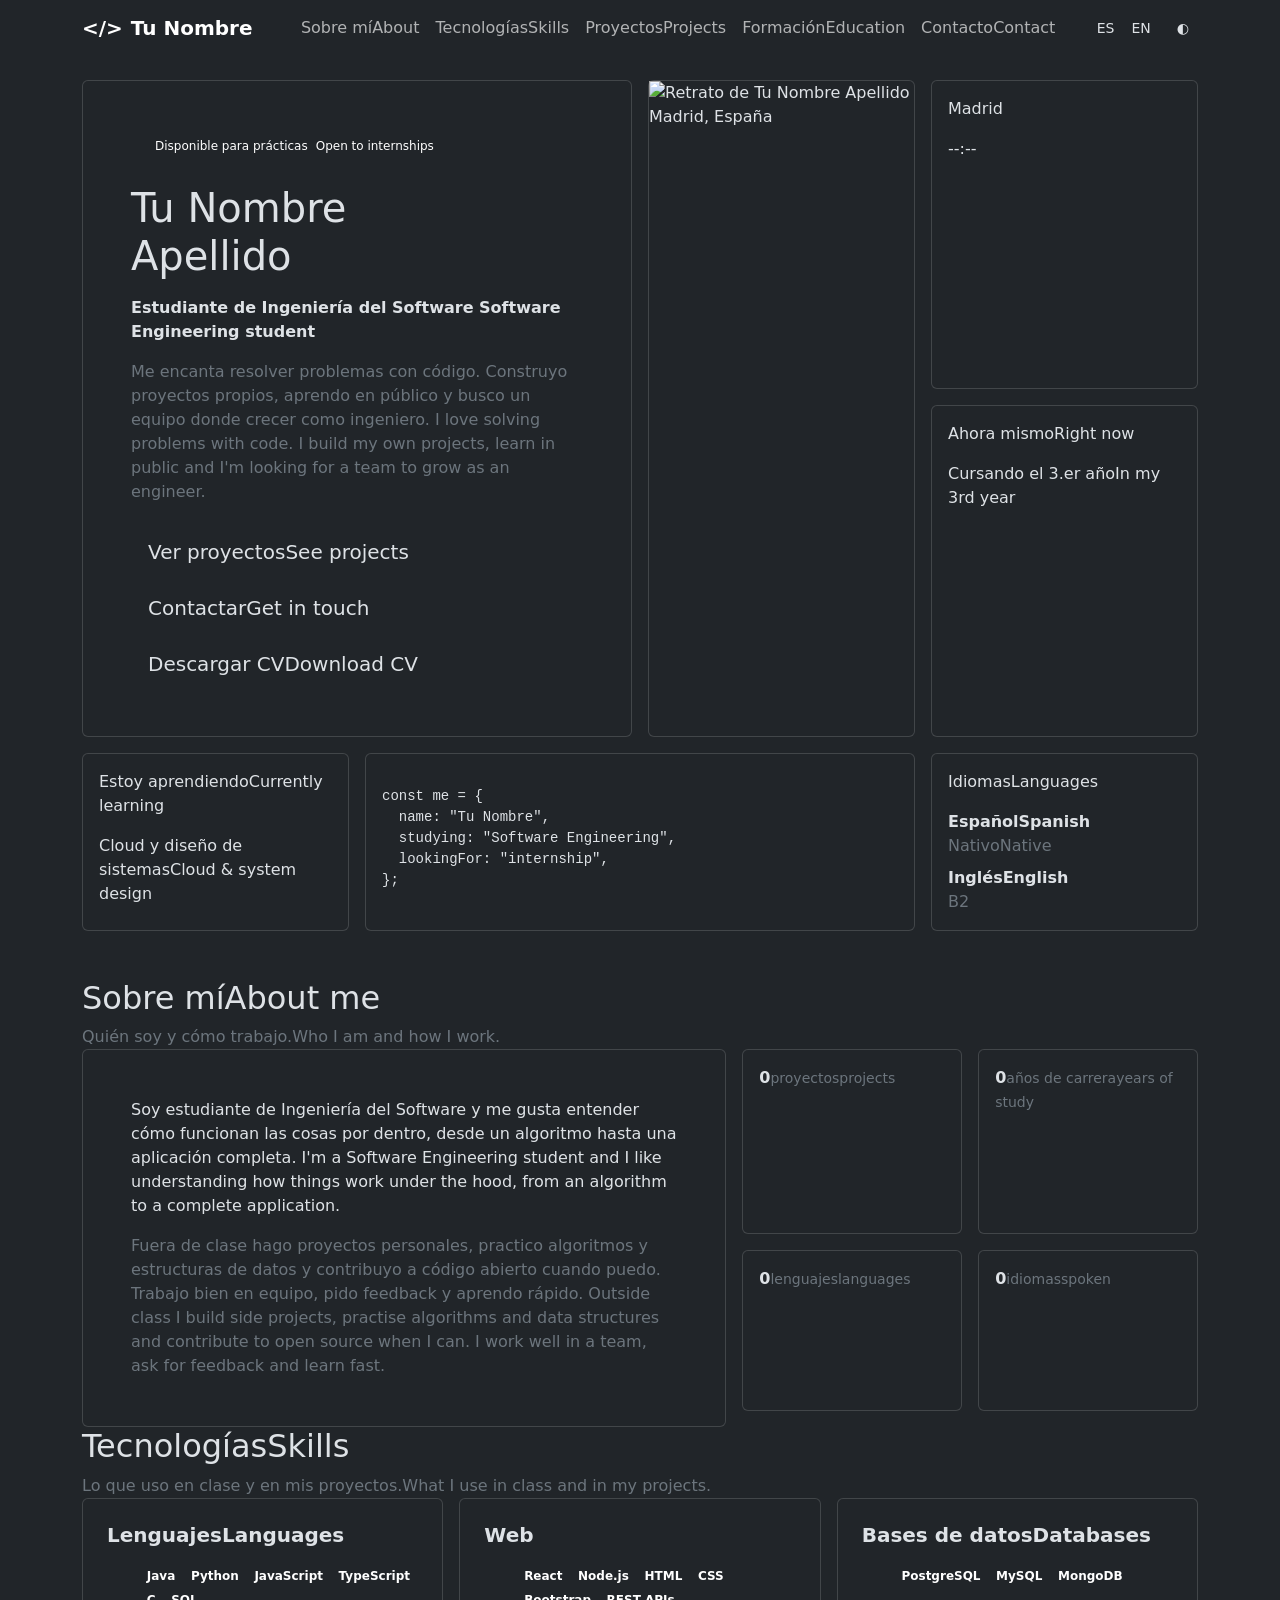
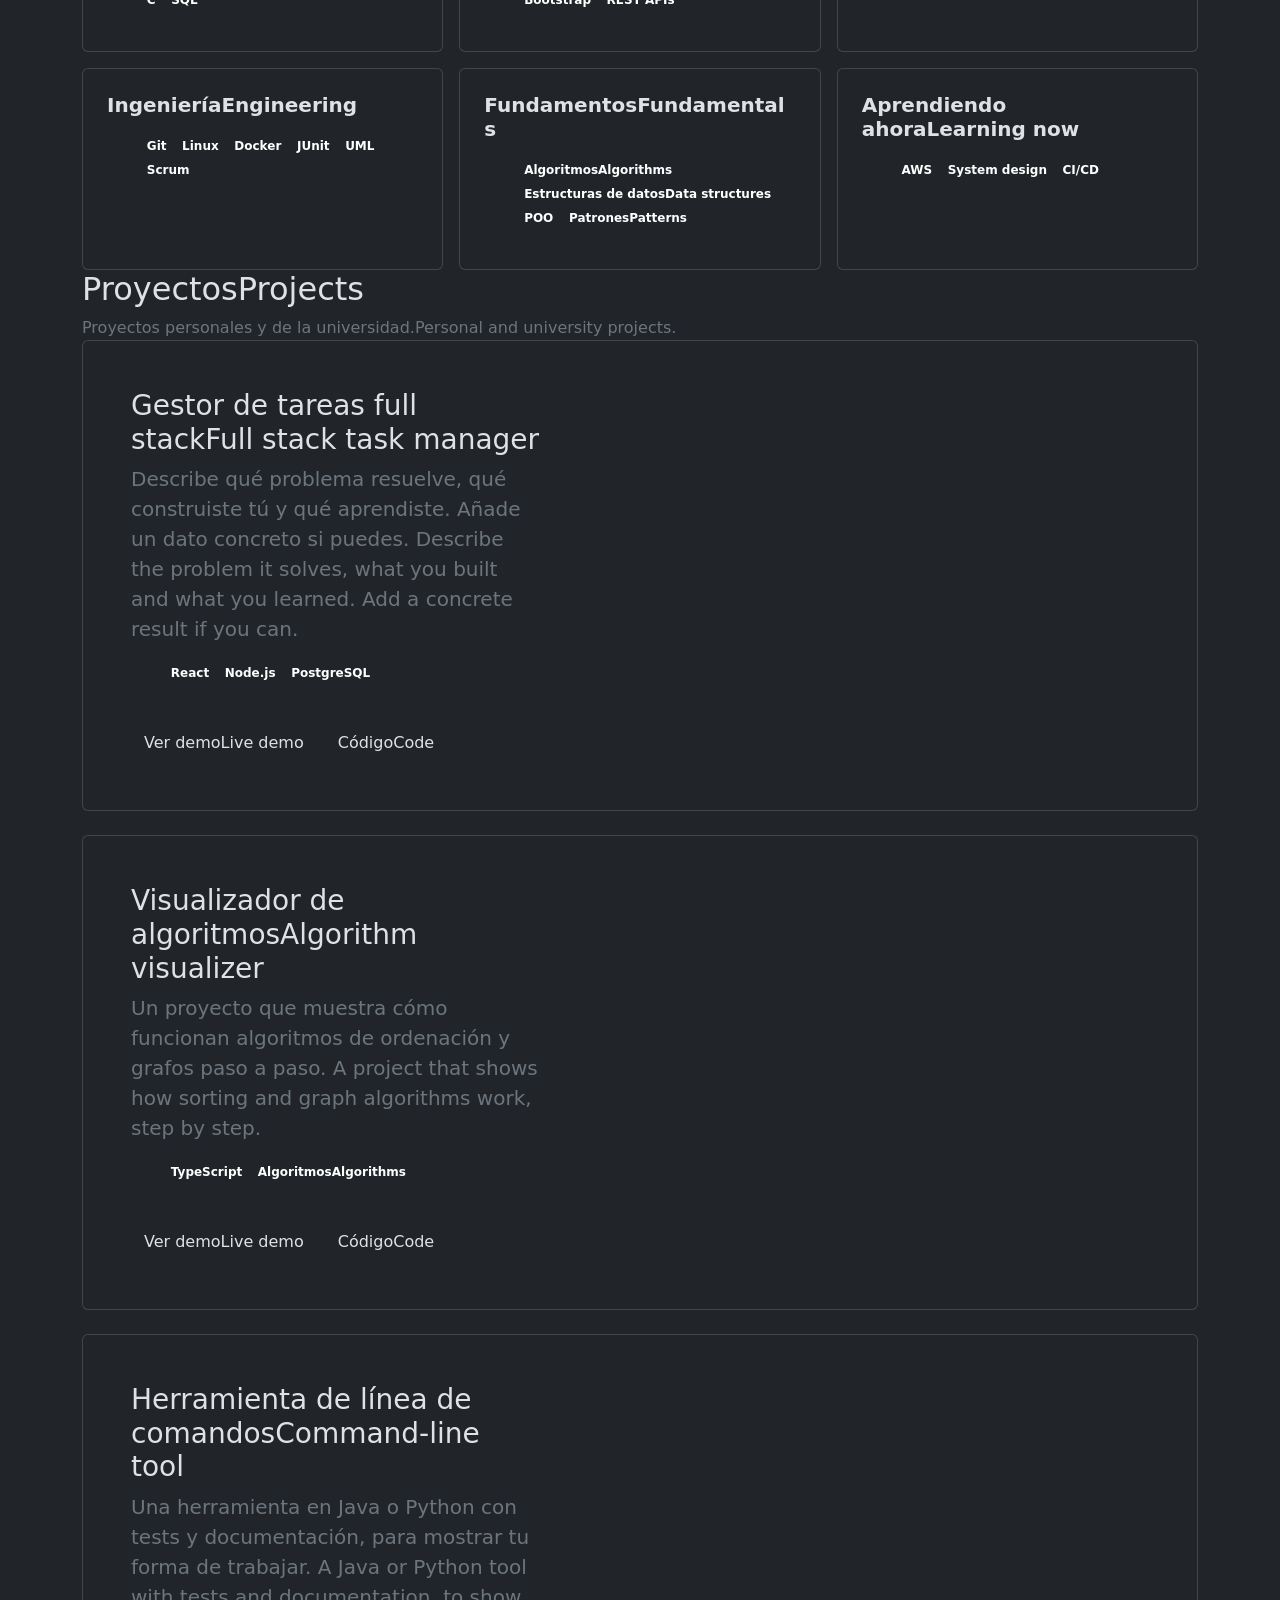
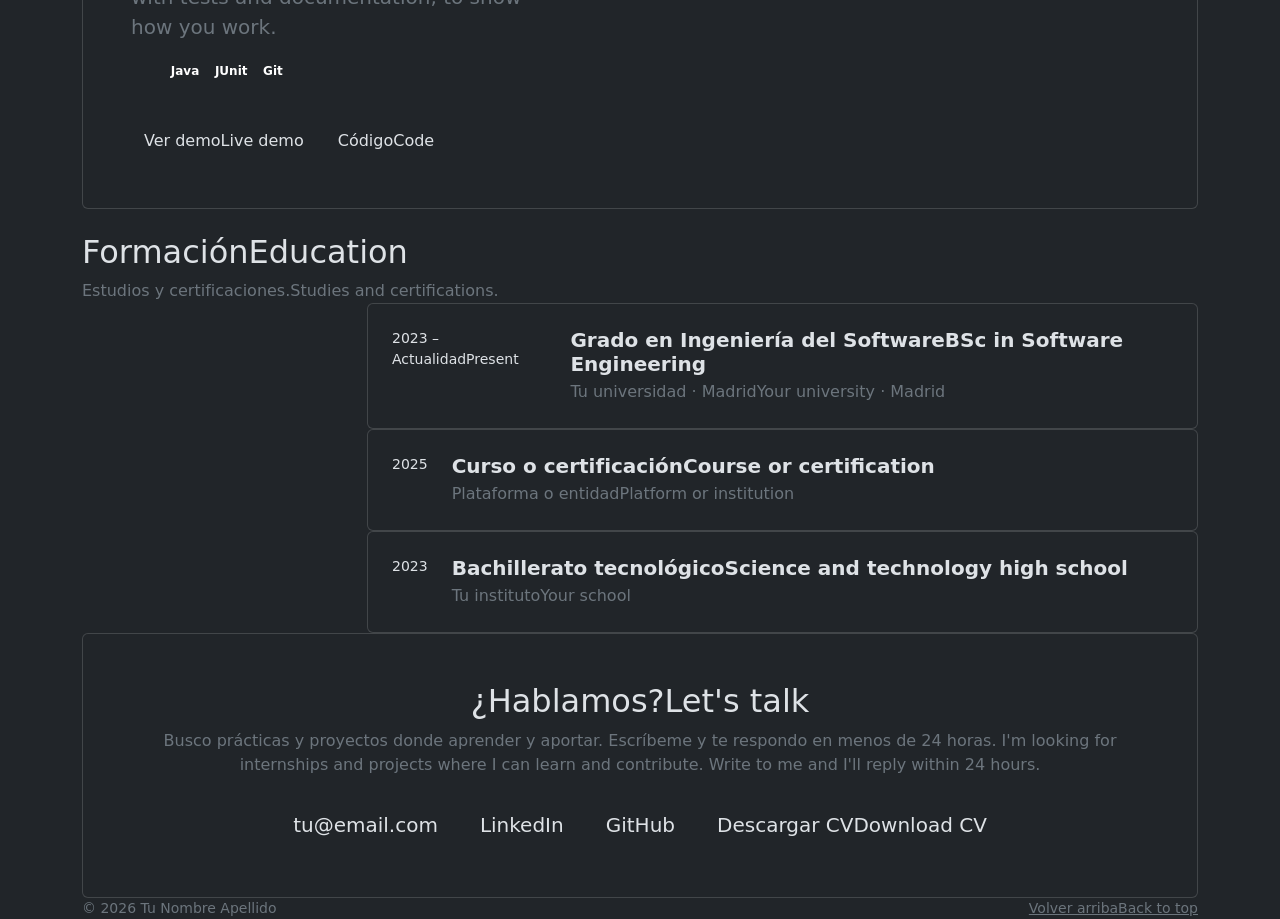
==== Index.html @ 723980e4 "Change in HTML" ====
<!DOCTYPE html>
<html lang="es" data-lang="es" data-bs-theme="dark">
<head>
  <meta charset="utf-8">
  <meta name="viewport" content="width=device-width, initial-scale=1">
  <title>Tu Nombre Apellido · Estudiante de Ingeniería del Software</title>
  <meta name="description" content="Portfolio de Tu Nombre Apellido, estudiante de Ingeniería del Software en Madrid. Proyectos, tecnologías y formación.">
  <meta name="theme-color" content="#050b1f">
  <script>document.documentElement.classList.add("js")</script>

  <!-- Bootstrap 5.3 (CSS) y Google Fonts -->
  <link href="https://cdn.jsdelivr.net/npm/bootstrap@5.3.3/dist/css/bootstrap.min.css" rel="stylesheet">
  <link rel="preconnect" href="https://fonts.googleapis.com">
  <link rel="preconnect" href="https://fonts.gstatic.com" crossorigin>
  <link href="https://fonts.googleapis.com/css2?family=Onest:wght@400;500;600;700;800&family=JetBrains+Mono:wght@400;500&display=swap" rel="stylesheet">

  <!-- Tus estilos (van DESPUÉS de Bootstrap para poder sobrescribirlo) -->
  <link href="Styles/styles.css" rel="stylesheet">
</head>

<!-- data-bs-spy: Bootstrap marca en el menú la sección que estás viendo -->
<body data-bs-spy="scroll" data-bs-target="#navLinks" data-bs-root-margin="-40% 0px -55% 0px" tabindex="0">

  <div id="progress" aria-hidden="true"></div>

  <!-- ===================== NAVBAR ===================== -->
  <nav class="navbar navbar-expand-lg sticky-top site-nav">
    <div class="container">
      <a class="navbar-brand d-flex align-items-center gap-2 fw-bold" href="#top">
        <span class="logo-mark">&lt;/&gt;</span>Tu Nombre
      </a>

      <div class="d-flex align-items-center gap-2 order-lg-3">
        <!-- Selector de idioma -->
        <div class="btn-group btn-group-sm lang-switch" role="group" aria-label="Idioma / Language">
          <button type="button" class="btn" data-set-lang="es" aria-pressed="true">ES</button>
          <button type="button" class="btn" data-set-lang="en" aria-pressed="false">EN</button>
        </div>
        <!-- Modo claro / oscuro -->
        <button type="button" class="btn btn-sm btn-soft" id="themeToggle" aria-label="Cambiar tema / Toggle theme">◐</button>
        <!-- Botón hamburguesa (solo en móvil) -->
        <button class="navbar-toggler" type="button" data-bs-toggle="collapse" data-bs-target="#menu" aria-controls="menu" aria-expanded="false" aria-label="Menú">
          <span class="navbar-toggler-icon"></span>
        </button>
      </div>

      <div class="collapse navbar-collapse order-lg-2 justify-content-lg-center" id="menu">
        <ul class="navbar-nav" id="navLinks">
          <li class="nav-item"><a class="nav-link" href="#about"><span lang="es">Sobre mí</span><span lang="en">About</span></a></li>
          <li class="nav-item"><a class="nav-link" href="#skills"><span lang="es">Tecnologías</span><span lang="en">Skills</span></a></li>
          <li class="nav-item"><a class="nav-link" href="#projects"><span lang="es">Proyectos</span><span lang="en">Projects</span></a></li>
          <li class="nav-item"><a class="nav-link" href="#education"><span lang="es">Formación</span><span lang="en">Education</span></a></li>
          <li class="nav-item"><a class="nav-link" href="#contact"><span lang="es">Contacto</span><span lang="en">Contact</span></a></li>
        </ul>
      </div>
    </div>
  </nav>

  <!-- ===================== HERO (bloques) ===================== -->
  <header class="container pt-4" id="top">
    <div class="row g-3">

      <!-- Presentación -->
      <div class="col-lg-6">
        <div class="card h-100 hero-card main-card" style="--d:0">
          <div class="card-body d-flex flex-column justify-content-between gap-4 p-4 p-lg-5">
            <div class="position-relative">
              <span class="badge chip rounded-pill px-3 py-2 d-inline-flex align-items-center gap-2 fw-medium">
                <i class="status-dot"></i>
                <span lang="es">Disponible para prácticas</span><span lang="en">Open to internships</span>
              </span>
              <h1 class="display-name text-grad mt-4 mb-3">Tu Nombre<br>Apellido</h1>
              <p class="role fw-semibold mb-3">
                <span lang="es">Estudiante de Ingeniería del Software</span>
                <span lang="en">Software Engineering student</span>
              </p>
              <p class="text-secondary mb-0 lead-text">
                <span lang="es">Me encanta resolver problemas con código. Construyo proyectos propios, aprendo en público y busco un equipo donde crecer como ingeniero.</span>
                <span lang="en">I love solving problems with code. I build my own projects, learn in public and I'm looking for a team to grow as an engineer.</span>
              </p>
            </div>
            <div class="d-flex flex-wrap gap-2 position-relative">
              <a class="btn btn-grad btn-lg" href="#projects"><span lang="es">Ver proyectos</span><span lang="en">See projects</span></a>
              <a class="btn btn-soft btn-lg" href="#contact"><span lang="es">Contactar</span><span lang="en">Get in touch</span></a>
              <a class="btn btn-soft btn-lg" href="#" download><span lang="es">Descargar CV</span><span lang="en">Download CV</span></a>
            </div>
          </div>
        </div>
      </div>

      <!-- Foto: sustituye img/foto.svg por tu foto (por ejemplo img/foto.jpg) -->
      <div class="col-md-6 col-lg-3">
        <figure class="card h-100 hero-card photo-card m-0" style="--d:1">
          <img src="img/foto.svg" alt="Retrato de Tu Nombre Apellido" class="photo-img">
          <figcaption class="photo-caption">Madrid, España</figcaption>
        </figure>
      </div>

      <!-- Dos tarjetas pequeñas apiladas -->
      <div class="col-md-6 col-lg-3 d-flex flex-column gap-3">
        <div class="card hero-card flex-fill" style="--d:2"><div class="card-body">
          <p class="label">Madrid</p>
          <p class="time mb-0" id="clock">--:--</p>
        </div></div>
        <div class="card hero-card flex-fill" style="--d:3"><div class="card-body">
          <p class="label"><span lang="es">Ahora mismo</span><span lang="en">Right now</span></p>
          <p class="big mb-0"><span lang="es">Cursando el 3.er año</span><span lang="en">In my 3rd year</span></p>
        </div></div>
      </div>

      <div class="col-6 col-lg-3">
        <div class="card hero-card h-100" style="--d:4"><div class="card-body">
          <p class="label"><span lang="es">Estoy aprendiendo</span><span lang="en">Currently learning</span></p>
          <p class="big mb-0"><span lang="es">Cloud y diseño de sistemas</span><span lang="en">Cloud &amp; system design</span></p>
        </div></div>
      </div>

      <div class="col-6 col-lg-3 order-lg-2">
        <div class="card hero-card h-100" style="--d:6"><div class="card-body">
          <p class="label"><span lang="es">Idiomas</span><span lang="en">Languages</span></p>
          <p class="fw-bold mb-0"><span lang="es">Español</span><span lang="en">Spanish</span></p>
          <p class="text-secondary mb-2"><span lang="es">Nativo</span><span lang="en">Native</span></p>
          <p class="fw-bold mb-0"><span lang="es">Inglés</span><span lang="en">English</span></p>
          <p class="text-secondary mb-0">B2</p>
        </div></div>
      </div>

      <!-- Tarjeta con aspecto de código -->
      <div class="col-lg-6 order-lg-1">
        <div class="card hero-card h-100 code-card" style="--d:5"><div class="card-body">
          <div class="d-flex gap-2 mb-3"><i class="dot"></i><i class="dot"></i><i class="dot"></i></div>
<pre class="mb-0"><code><span class="k">const</span> me = {
  name: <span class="s">"Tu Nombre"</span>,
  studying: <span class="s">"Software Engineering"</span>,
  lookingFor: <span class="s">"internship"</span>,
};</code></pre>
        </div></div>
      </div>

    </div>
  </header>

  <!-- Cinta de tecnologías (la rellena main.js) -->
  <div class="marquee mt-5" aria-hidden="true"><div id="marquee"></div></div>

  <main>
    <!-- ===================== SOBRE MÍ ===================== -->
    <section id="about" class="container section">
      <div class="section-head reveal">
        <h2 class="section-title text-grad"><span lang="es">Sobre mí</span><span lang="en">About me</span></h2>
        <p class="text-secondary mb-0"><span lang="es">Quién soy y cómo trabajo.</span><span lang="en">Who I am and how I work.</span></p>
      </div>
      <div class="row g-3">
        <div class="col-lg-7">
          <div class="card h-100 reveal"><div class="card-body p-4 p-lg-5">
            <p class="about-lead">
              <span lang="es">Soy estudiante de Ingeniería del Software y me gusta entender cómo funcionan las cosas por dentro, desde un algoritmo hasta una aplicación completa.</span>
              <span lang="en">I'm a Software Engineering student and I like understanding how things work under the hood, from an algorithm to a complete application.</span>
            </p>
            <p class="text-secondary mb-0">
              <span lang="es">Fuera de clase hago proyectos personales, practico algoritmos y estructuras de datos y contribuyo a código abierto cuando puedo. Trabajo bien en equipo, pido feedback y aprendo rápido.</span>
              <span lang="en">Outside class I build side projects, practise algorithms and data structures and contribute to open source when I can. I work well in a team, ask for feedback and learn fast.</span>
            </p>
          </div></div>
        </div>
        <div class="col-lg-5">
          <div class="row row-cols-2 g-3 h-100">
            <div class="col"><div class="card h-100 reveal"><div class="card-body"><b class="stat text-grad" data-count="12">0</b><span class="text-secondary small"><span lang="es">proyectos</span><span lang="en">projects</span></span></div></div></div>
            <div class="col"><div class="card h-100 reveal"><div class="card-body"><b class="stat text-grad" data-count="3">0</b><span class="text-secondary small"><span lang="es">años de carrera</span><span lang="en">years of study</span></span></div></div></div>
            <div class="col"><div class="card h-100 reveal"><div class="card-body"><b class="stat text-grad" data-count="6">0</b><span class="text-secondary small"><span lang="es">lenguajes</span><span lang="en">languages</span></span></div></div></div>
            <div class="col"><div class="card h-100 reveal"><div class="card-body"><b class="stat text-grad" data-count="2">0</b><span class="text-secondary small"><span lang="es">idiomas</span><span lang="en">spoken</span></span></div></div></div>
          </div>
        </div>
      </div>
    </section>

    <!-- ===================== TECNOLOGÍAS ===================== -->
    <section id="skills" class="container section">
      <div class="section-head reveal">
        <h2 class="section-title text-grad"><span lang="es">Tecnologías</span><span lang="en">Skills</span></h2>
        <p class="text-secondary mb-0"><span lang="es">Lo que uso en clase y en mis proyectos.</span><span lang="en">What I use in class and in my projects.</span></p>
      </div>
      <div class="row row-cols-1 row-cols-md-2 row-cols-lg-3 g-3">
        <div class="col"><div class="card h-100 spot reveal"><div class="card-body p-4">
          <h3 class="h5 fw-bold mb-3"><span lang="es">Lenguajes</span><span lang="en">Languages</span></h3>
          <ul class="chips"><li class="badge chip">Java</li><li class="badge chip">Python</li><li class="badge chip">JavaScript</li><li class="badge chip">TypeScript</li><li class="badge chip">C</li><li class="badge chip">SQL</li></ul>
        </div></div></div>
        <div class="col"><div class="card h-100 spot reveal"><div class="card-body p-4">
          <h3 class="h5 fw-bold mb-3">Web</h3>
          <ul class="chips"><li class="badge chip">React</li><li class="badge chip">Node.js</li><li class="badge chip">HTML</li><li class="badge chip">CSS</li><li class="badge chip">Bootstrap</li><li class="badge chip">REST APIs</li></ul>
        </div></div></div>
        <div class="col"><div class="card h-100 spot reveal"><div class="card-body p-4">
          <h3 class="h5 fw-bold mb-3"><span lang="es">Bases de datos</span><span lang="en">Databases</span></h3>
          <ul class="chips"><li class="badge chip">PostgreSQL</li><li class="badge chip">MySQL</li><li class="badge chip">MongoDB</li></ul>
        </div></div></div>
        <div class="col"><div class="card h-100 spot reveal"><div class="card-body p-4">
          <h3 class="h5 fw-bold mb-3"><span lang="es">Ingeniería</span><span lang="en">Engineering</span></h3>
          <ul class="chips"><li class="badge chip">Git</li><li class="badge chip">Linux</li><li class="badge chip">Docker</li><li class="badge chip">JUnit</li><li class="badge chip">UML</li><li class="badge chip">Scrum</li></ul>
        </div></div></div>
        <div class="col"><div class="card h-100 spot reveal"><div class="card-body p-4">
          <h3 class="h5 fw-bold mb-3"><span lang="es">Fundamentos</span><span lang="en">Fundamentals</span></h3>
          <ul class="chips"><li class="badge chip"><span lang="es">Algoritmos</span><span lang="en">Algorithms</span></li><li class="badge chip"><span lang="es">Estructuras de datos</span><span lang="en">Data structures</span></li><li class="badge chip">POO</li><li class="badge chip"><span lang="es">Patrones</span><span lang="en">Patterns</span></li></ul>
        </div></div></div>
        <div class="col"><div class="card h-100 learn-card reveal"><div class="card-body p-4">
          <h3 class="h5 fw-bold mb-3"><span lang="es">Aprendiendo ahora</span><span lang="en">Learning now</span></h3>
          <ul class="chips"><li class="badge chip">AWS</li><li class="badge chip">System design</li><li class="badge chip">CI/CD</li></ul>
        </div></div></div>
      </div>
    </section>

    <!-- ===================== PROYECTOS (tarjetas grandes apiladas) ===================== -->
    <section id="projects" class="container section">
      <div class="section-head reveal">
        <h2 class="section-title text-grad"><span lang="es">Proyectos</span><span lang="en">Projects</span></h2>
        <p class="text-secondary mb-0"><span lang="es">Proyectos personales y de la universidad.</span><span lang="en">Personal and university projects.</span></p>
      </div>

      <!-- Proyecto 1 -->
      <article class="card project mb-4" style="--i:0;--c1:#2f5bff;--c2:#6cc4ff">
        <div class="card-body p-4 p-lg-5">
          <div class="row align-items-center g-4">
            <div class="col-lg-5 d-flex flex-column gap-4">
              <div>
                <h3 class="project-title"><span lang="es">Gestor de tareas full stack</span><span lang="en">Full stack task manager</span></h3>
                <p class="text-secondary fs-5">
                  <span lang="es">Describe qué problema resuelve, qué construiste tú y qué aprendiste. Añade un dato concreto si puedes.</span>
                  <span lang="en">Describe the problem it solves, what you built and what you learned. Add a concrete result if you can.</span>
                </p>
                <ul class="chips"><li class="badge chip">React</li><li class="badge chip">Node.js</li><li class="badge chip">PostgreSQL</li></ul>
              </div>
              <div class="d-flex flex-wrap gap-2">
                <a class="btn btn-grad" href="#"><span lang="es">Ver demo</span><span lang="en">Live demo</span></a>
                <a class="btn btn-soft" href="#"><span lang="es">Código</span><span lang="en">Code</span></a>
              </div>
            </div>
            <div class="col-lg-7 tilt"><div class="screen"></div></div>
          </div>
        </div>
      </article>

      <!-- Proyecto 2 -->
      <article class="card project mb-4" style="--i:1;--c1:#5b3df5;--c2:#3d6bff">
        <div class="card-body p-4 p-lg-5">
          <div class="row align-items-center g-4">
            <div class="col-lg-5 d-flex flex-column gap-4">
              <div>
                <h3 class="project-title"><span lang="es">Visualizador de algoritmos</span><span lang="en">Algorithm visualizer</span></h3>
                <p class="text-secondary fs-5">
                  <span lang="es">Un proyecto que muestra cómo funcionan algoritmos de ordenación y grafos paso a paso.</span>
                  <span lang="en">A project that shows how sorting and graph algorithms work, step by step.</span>
                </p>
                <ul class="chips"><li class="badge chip">TypeScript</li><li class="badge chip"><span lang="es">Algoritmos</span><span lang="en">Algorithms</span></li></ul>
              </div>
              <div class="d-flex flex-wrap gap-2">
                <a class="btn btn-grad" href="#"><span lang="es">Ver demo</span><span lang="en">Live demo</span></a>
                <a class="btn btn-soft" href="#"><span lang="es">Código</span><span lang="en">Code</span></a>
              </div>
            </div>
            <div class="col-lg-7 tilt"><div class="screen"></div></div>
          </div>
        </div>
      </article>

      <!-- Proyecto 3 -->
      <article class="card project mb-4" style="--i:2;--c1:#0ea5e9;--c2:#22d3ee">
        <div class="card-body p-4 p-lg-5">
          <div class="row align-items-center g-4">
            <div class="col-lg-5 d-flex flex-column gap-4">
              <div>
                <h3 class="project-title"><span lang="es">Herramienta de línea de comandos</span><span lang="en">Command-line tool</span></h3>
                <p class="text-secondary fs-5">
                  <span lang="es">Una herramienta en Java o Python con tests y documentación, para mostrar tu forma de trabajar.</span>
                  <span lang="en">A Java or Python tool with tests and documentation, to show how you work.</span>
                </p>
                <ul class="chips"><li class="badge chip">Java</li><li class="badge chip">JUnit</li><li class="badge chip">Git</li></ul>
              </div>
              <div class="d-flex flex-wrap gap-2">
                <a class="btn btn-grad" href="#"><span lang="es">Ver demo</span><span lang="en">Live demo</span></a>
                <a class="btn btn-soft" href="#"><span lang="es">Código</span><span lang="en">Code</span></a>
              </div>
            </div>
            <div class="col-lg-7 tilt"><div class="screen"></div></div>
          </div>
        </div>
      </article>
    </section>

    <!-- ===================== FORMACIÓN ===================== -->
    <section id="education" class="container section">
      <div class="section-head reveal">
        <h2 class="section-title text-grad"><span lang="es">Formación</span><span lang="en">Education</span></h2>
        <p class="text-secondary mb-0"><span lang="es">Estudios y certificaciones.</span><span lang="en">Studies and certifications.</span></p>
      </div>
      <div class="row justify-content-end"><div class="col-lg-9">
        <div class="timeline" id="timeline"><i class="timeline-fill"></i>
          <div class="card timeline-item reveal"><div class="card-body d-md-flex gap-4 p-4">
            <small class="when">2023 – <span lang="es">Actualidad</span><span lang="en">Present</span></small>
            <div><h3 class="h5 fw-bold mb-1"><span lang="es">Grado en Ingeniería del Software</span><span lang="en">BSc in Software Engineering</span></h3><p class="text-secondary mb-0"><span lang="es">Tu universidad · Madrid</span><span lang="en">Your university · Madrid</span></p></div>
          </div></div>
          <div class="card timeline-item reveal"><div class="card-body d-md-flex gap-4 p-4">
            <small class="when">2025</small>
            <div><h3 class="h5 fw-bold mb-1"><span lang="es">Curso o certificación</span><span lang="en">Course or certification</span></h3><p class="text-secondary mb-0"><span lang="es">Plataforma o entidad</span><span lang="en">Platform or institution</span></p></div>
          </div></div>
          <div class="card timeline-item reveal"><div class="card-body d-md-flex gap-4 p-4">
            <small class="when">2023</small>
            <div><h3 class="h5 fw-bold mb-1"><span lang="es">Bachillerato tecnológico</span><span lang="en">Science and technology high school</span></h3><p class="text-secondary mb-0"><span lang="es">Tu instituto</span><span lang="en">Your school</span></p></div>
          </div></div>
        </div>
      </div></div>
    </section>

    <!-- ===================== CONTACTO ===================== -->
    <section id="contact" class="container section">
      <div class="card contact-card reveal"><div class="card-body text-center py-5 px-3 px-md-5">
        <h2 class="contact-title text-grad"><span lang="es">¿Hablamos?</span><span lang="en">Let's talk</span></h2>
        <p class="text-secondary mx-auto mb-4 contact-text">
          <span lang="es">Busco prácticas y proyectos donde aprender y aportar. Escríbeme y te respondo en menos de 24 horas.</span>
          <span lang="en">I'm looking for internships and projects where I can learn and contribute. Write to me and I'll reply within 24 hours.</span>
        </p>
        <div class="d-flex flex-wrap justify-content-center gap-2">
          <a class="btn btn-grad btn-lg" href="mailto:tu@email.com">tu@email.com</a>
          <a class="btn btn-soft btn-lg" href="#">LinkedIn</a>
          <a class="btn btn-soft btn-lg" href="#">GitHub</a>
          <a class="btn btn-soft btn-lg" href="#" download><span lang="es">Descargar CV</span><span lang="en">Download CV</span></a>
        </div>
      </div></div>
    </section>
  </main>

  <footer class="container site-footer d-flex flex-wrap justify-content-between gap-2 text-secondary small">
    <span>© 2026 Tu Nombre Apellido</span>
    <a href="#top" class="text-secondary"><span lang="es">Volver arriba</span><span lang="en">Back to top</span></a>
  </footer>

  <!-- Bootstrap JS (incluye Popper) y tu script -->
  <script src="https://cdn.jsdelivr.net/npm/bootstrap@5.3.3/dist/js/bootstrap.bundle.min.js"></script>
  <script src="js/main.js"></script>
</body>
</html>
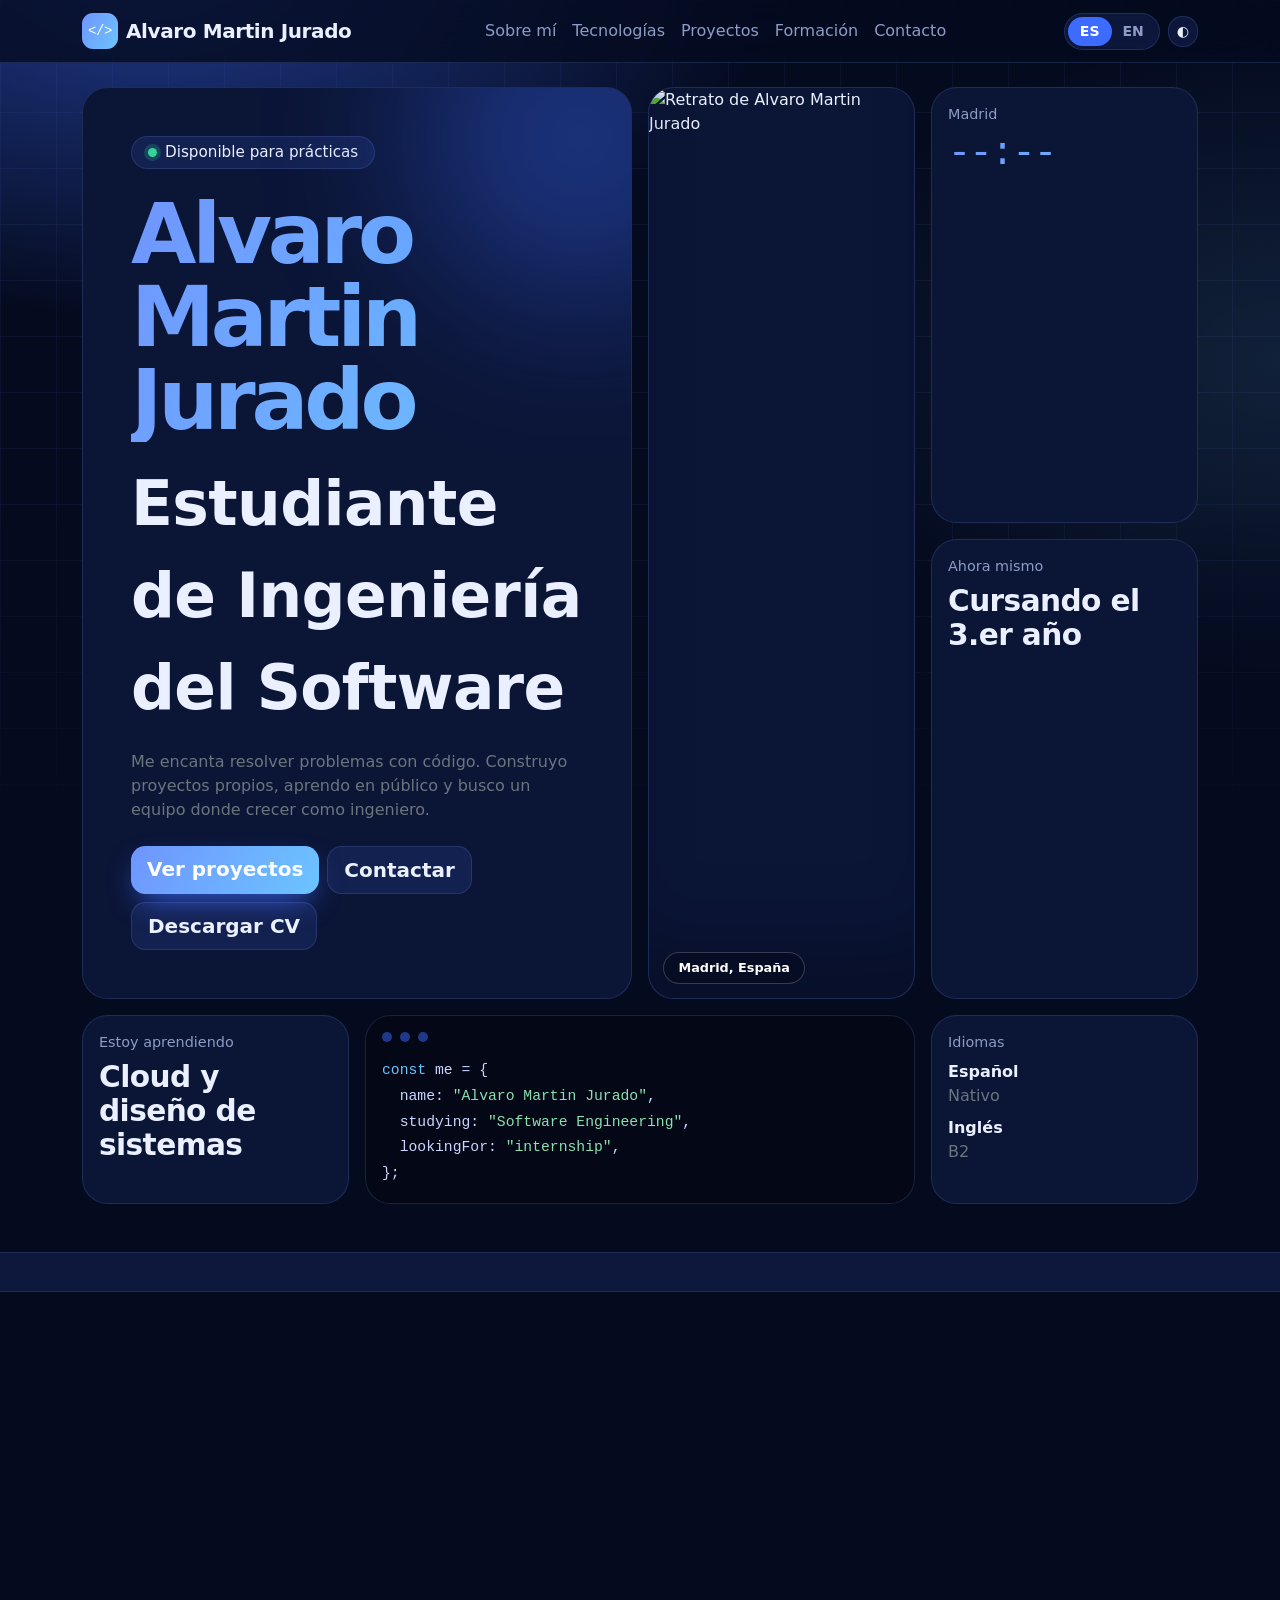
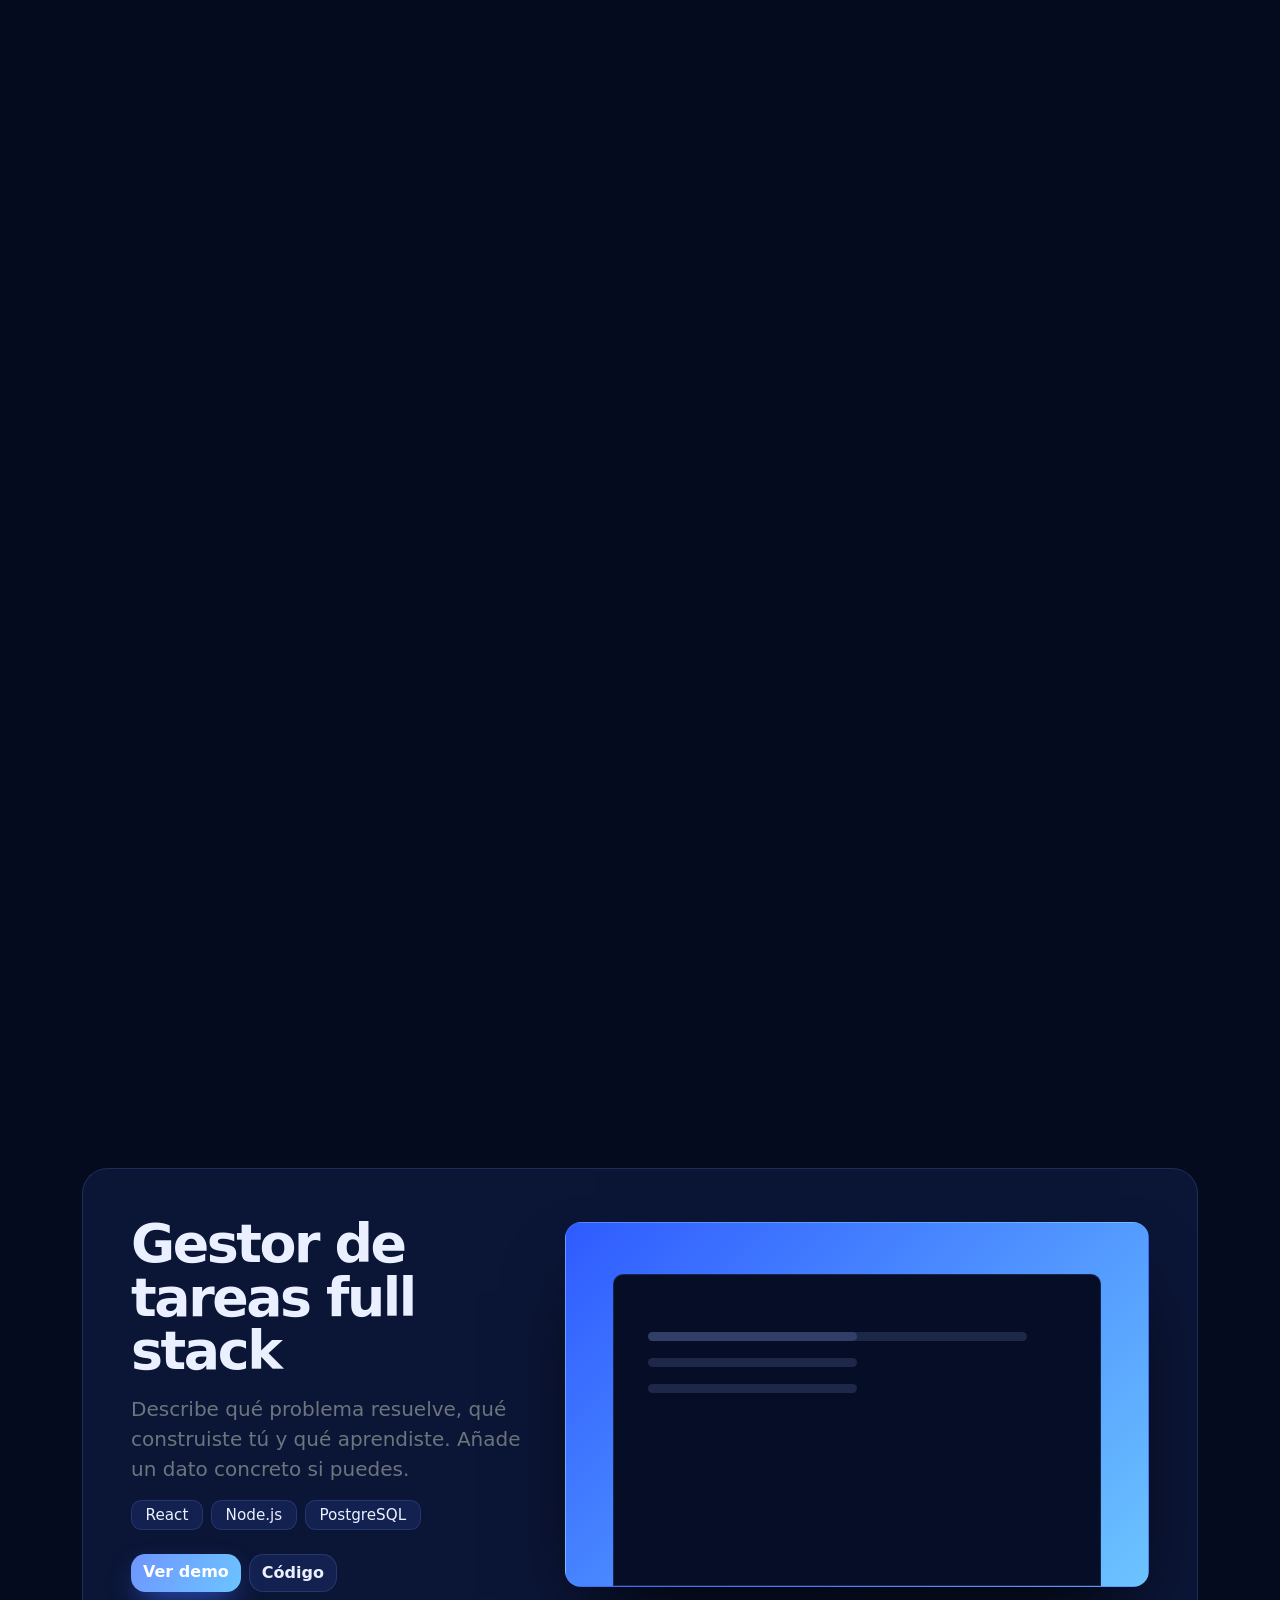
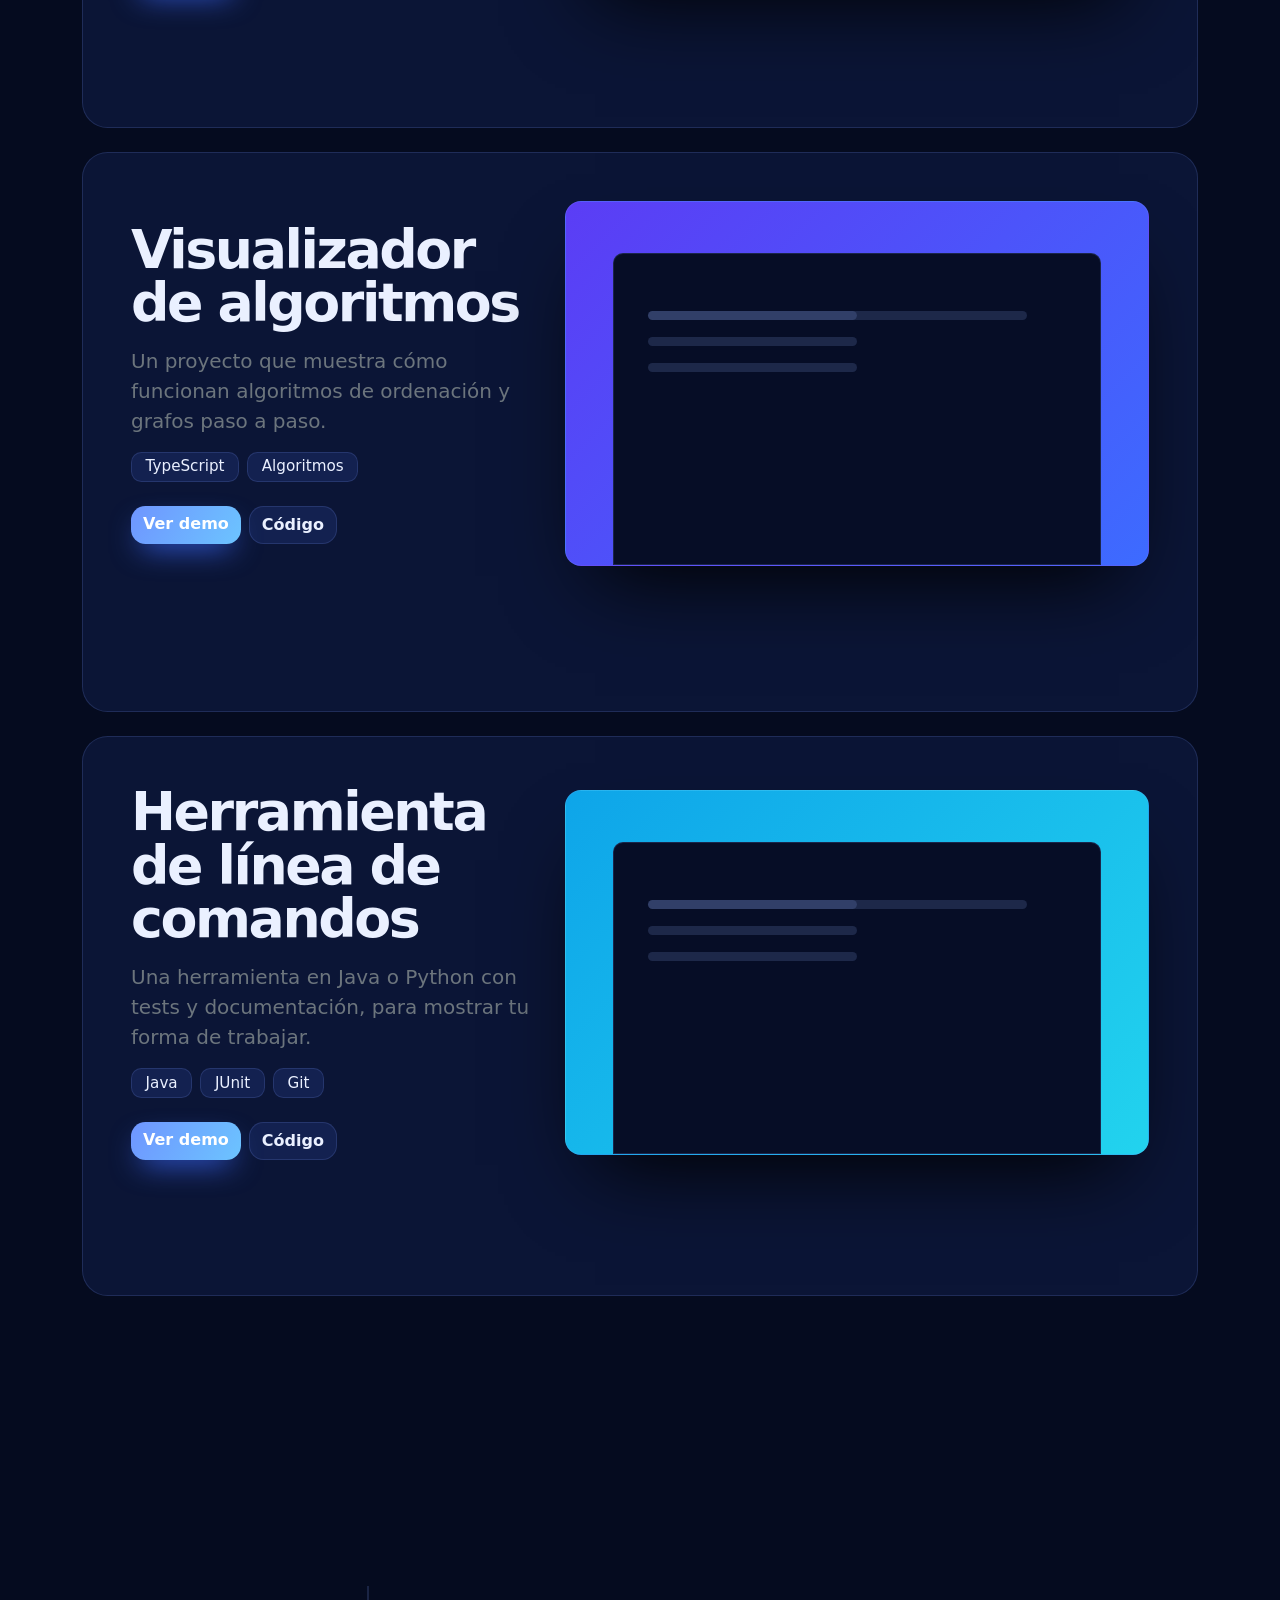
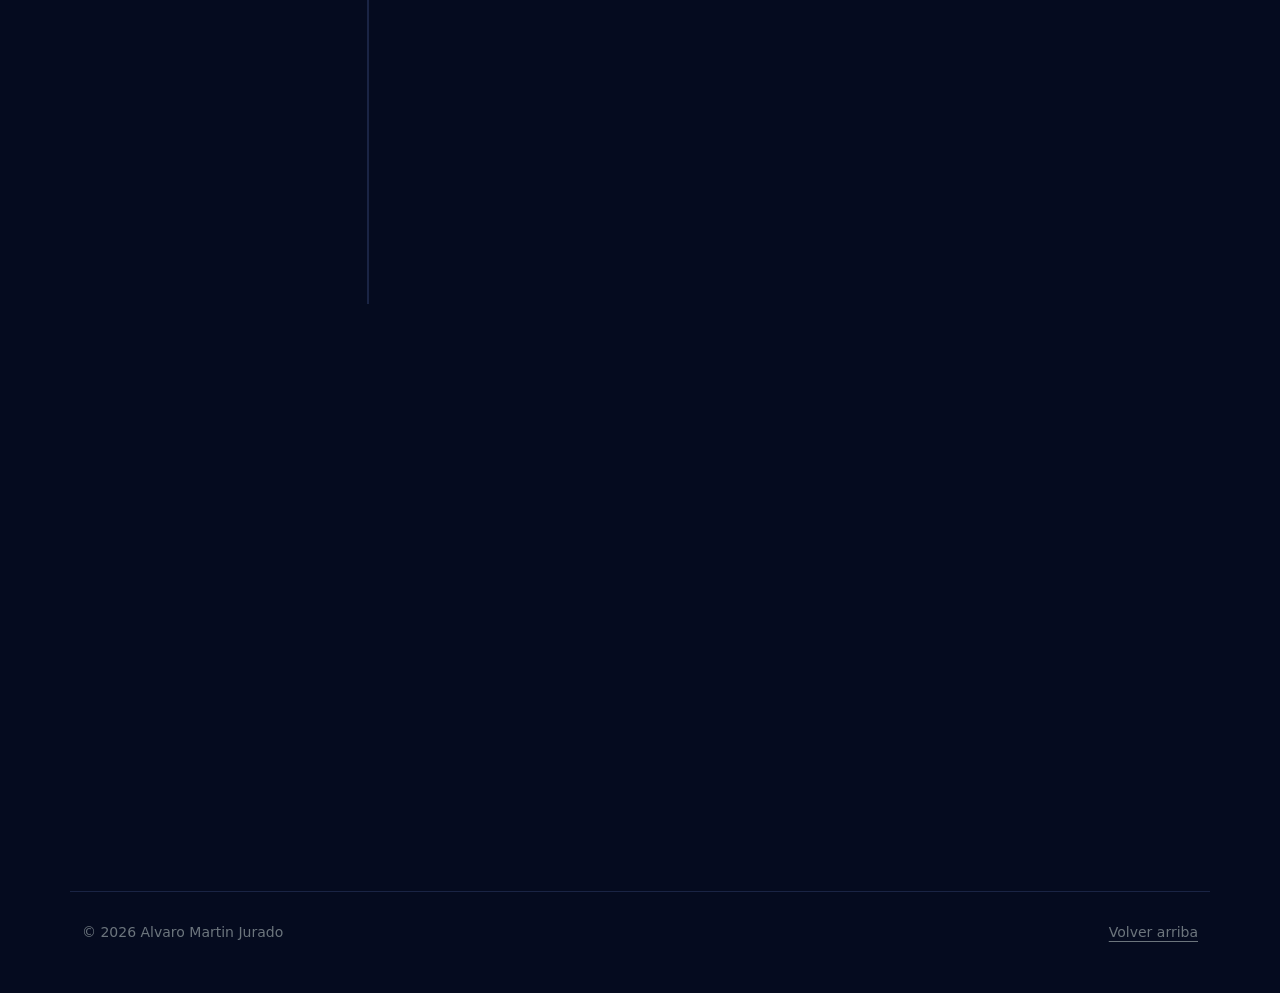
==== commit e596bd3c: "Adapt for my personal data" ====
--- a/Index.html
+++ b/Index.html
@@ -3,8 +3,8 @@
 <head>
   <meta charset="utf-8">
   <meta name="viewport" content="width=device-width, initial-scale=1">
-  <title>Tu Nombre Apellido · Estudiante de Ingeniería del Software</title>
-  <meta name="description" content="Portfolio de Tu Nombre Apellido, estudiante de Ingeniería del Software en Madrid. Proyectos, tecnologías y formación.">
+  <title>Alvaro Martin Jurado · Estudiante de Ingeniería del Software</title>
+  <meta name="description" content="Portfolio de Alvaro Martin Jurado, estudiante de Ingeniería del Software en Madrid. Proyectos, tecnologías y formación.">
   <meta name="theme-color" content="#050b1f">
   <script>document.documentElement.classList.add("js")</script>
 
@@ -27,7 +27,7 @@
   <nav class="navbar navbar-expand-lg sticky-top site-nav">
     <div class="container">
       <a class="navbar-brand d-flex align-items-center gap-2 fw-bold" href="#top">
-        <span class="logo-mark">&lt;/&gt;</span>Tu Nombre
+        <span class="logo-mark">&lt;/&gt;</span>Alvaro Martin Jurado
       </a>
 
       <div class="d-flex align-items-center gap-2 order-lg-3">
@@ -69,7 +69,7 @@
                 <i class="status-dot"></i>
                 <span lang="es">Disponible para prácticas</span><span lang="en">Open to internships</span>
               </span>
-              <h1 class="display-name text-grad mt-4 mb-3">Tu Nombre<br>Apellido</h1>
+              <h1 class="display-name text-grad mt-4 mb-3">Alvaro Martin<br>Jurado</h1>
               <p class="role fw-semibold mb-3">
                 <span lang="es">Estudiante de Ingeniería del Software</span>
                 <span lang="en">Software Engineering student</span>
@@ -91,7 +91,7 @@
       <!-- Foto: sustituye img/foto.svg por tu foto (por ejemplo img/foto.jpg) -->
       <div class="col-md-6 col-lg-3">
         <figure class="card h-100 hero-card photo-card m-0" style="--d:1">
-          <img src="img/foto.svg" alt="Retrato de Tu Nombre Apellido" class="photo-img">
+          <img src="img/foto.svg" alt="Retrato de Alvaro Martin Jurado" class="photo-img">
           <figcaption class="photo-caption">Madrid, España</figcaption>
         </figure>
       </div>
@@ -130,7 +130,7 @@
         <div class="card hero-card h-100 code-card" style="--d:5"><div class="card-body">
           <div class="d-flex gap-2 mb-3"><i class="dot"></i><i class="dot"></i><i class="dot"></i></div>
 <pre class="mb-0"><code><span class="k">const</span> me = {
-  name: <span class="s">"Tu Nombre"</span>,
+  name: <span class="s">"Alvaro Martin Jurado"</span>,
   studying: <span class="s">"Software Engineering"</span>,
   lookingFor: <span class="s">"internship"</span>,
 };</code></pre>
@@ -318,7 +318,7 @@
           <span lang="en">I'm looking for internships and projects where I can learn and contribute. Write to me and I'll reply within 24 hours.</span>
         </p>
         <div class="d-flex flex-wrap justify-content-center gap-2">
-          <a class="btn btn-grad btn-lg" href="mailto:tu@email.com">tu@email.com</a>
+          <a class="btn btn-grad btn-lg" href="mailto:tu@email.com">alvaromartinjurado@gmail.com</a>
           <a class="btn btn-soft btn-lg" href="#">LinkedIn</a>
           <a class="btn btn-soft btn-lg" href="#">GitHub</a>
           <a class="btn btn-soft btn-lg" href="#" download><span lang="es">Descargar CV</span><span lang="en">Download CV</span></a>
@@ -328,7 +328,7 @@
   </main>
 
   <footer class="container site-footer d-flex flex-wrap justify-content-between gap-2 text-secondary small">
-    <span>© 2026 Tu Nombre Apellido</span>
+    <span>© 2026 Alvaro Martin Jurado</span>
     <a href="#top" class="text-secondary"><span lang="es">Volver arriba</span><span lang="en">Back to top</span></a>
   </footer>
 
--- a/Styles/styles.css
+++ b/Styles/styles.css
@@ -0,0 +1,286 @@
+/* =========================================================
+   PORTFOLIO · estilos propios sobre Bootstrap 5.3
+   Orden del archivo:
+   1. Variables (colores, fuentes) y temas claro / oscuro
+   2. Base e idiomas
+   3. Navbar
+   4. Componentes (tarjetas, botones, chips)
+   5. Hero
+   6. Secciones (about, skills, proyectos, formación, contacto)
+   7. Animaciones
+   8. Responsive
+   ========================================================= */
+
+/* ---------- 1. Variables y temas ---------- */
+:root,
+[data-bs-theme="dark"] {
+  --bg: #050b1f;
+  --card: #0b1536;
+  --ink: #eaf0ff;
+  --muted: #8d9cc6;
+  --line: rgba(130, 160, 255, .17);
+  --acc: #3d6bff;
+  --sky: #6cc4ff;
+  --chip: rgba(80, 120, 255, .13);
+  --glow: rgba(61, 107, 255, .5);
+  --grid: rgba(130, 160, 255, .06);
+  --grad: linear-gradient(120deg, #6f95ff, #6cc4ff);
+  --font: 'Onest', 'Segoe UI', system-ui, sans-serif;
+  --mono: 'JetBrains Mono', ui-monospace, Menlo, monospace;
+
+  /* Conectamos nuestras variables con las de Bootstrap */
+  --bs-body-bg: var(--bg);
+  --bs-body-color: var(--ink);
+  --bs-body-font-family: var(--font);
+  --bs-secondary-color: var(--muted);
+  --bs-border-color: var(--line);
+  --bs-link-color-rgb: 108, 196, 255;
+}
+
+[data-bs-theme="light"] {
+  --bg: #eef3ff;
+  --card: #ffffff;
+  --ink: #0a1230;
+  --muted: #55638c;
+  --line: rgba(30, 60, 160, .14);
+  --acc: #2347e8;
+  --sky: #0a8fd6;
+  --chip: rgba(35, 71, 232, .08);
+  --glow: rgba(35, 71, 232, .25);
+  --grid: rgba(30, 60, 160, .06);
+  --grad: linear-gradient(120deg, #2347e8, #0a8fd6);
+  --bs-link-color-rgb: 35, 71, 232;
+}
+
+/* ---------- 2. Base e idiomas ---------- */
+html { scroll-behavior: smooth; scroll-padding-top: 90px; }
+
+body {
+  font-weight: 400;
+  -webkit-font-smoothing: antialiased;
+  overflow-x: hidden;
+}
+
+/* Fondo: brillos azules suaves + cuadrícula fina que se difumina */
+body::before {
+  content: "";
+  position: fixed;
+  inset: 0;
+  z-index: -1;
+  pointer-events: none;
+  background:
+    radial-gradient(900px 520px at 12% -5%, var(--glow), transparent 70%),
+    radial-gradient(700px 480px at 100% 40%, rgba(108, 196, 255, .12), transparent 70%),
+    linear-gradient(var(--grid) 1px, transparent 1px) 0 0 / 56px 56px,
+    linear-gradient(90deg, var(--grid) 1px, transparent 1px) 0 0 / 56px 56px;
+  -webkit-mask-image: linear-gradient(#000 55%, transparent);
+          mask-image: linear-gradient(#000 55%, transparent);
+}
+
+a { text-underline-offset: 4px; }
+::selection { background: var(--acc); color: #fff; }
+:focus-visible { outline: 3px solid var(--sky); outline-offset: 3px; border-radius: 8px; }
+
+/* Cambio de idioma: se oculta lo que no corresponde */
+html[data-lang="en"] [lang="es"],
+html[data-lang="es"] [lang="en"] { display: none !important; }
+
+.text-grad {
+  background: var(--grad);
+  -webkit-background-clip: text;
+          background-clip: text;
+  color: transparent;
+}
+
+/* Barra de progreso de scroll */
+#progress {
+  position: fixed; top: 0; left: 0; z-index: 2000;
+  height: 3px; width: 100%;
+  background: var(--grad);
+  transform-origin: 0 50%;
+  transform: scaleX(0);
+}
+
+/* ---------- 3. Navbar ---------- */
+.site-nav {
+  background: color-mix(in srgb, var(--bg) 78%, transparent);
+  backdrop-filter: blur(16px);
+  -webkit-backdrop-filter: blur(16px);
+  border-bottom: 1px solid var(--line);
+  --bs-navbar-color: var(--muted);
+  --bs-navbar-hover-color: var(--ink);
+  --bs-navbar-active-color: var(--ink);
+  --bs-navbar-brand-color: var(--ink);
+  --bs-navbar-brand-hover-color: var(--ink);
+  --bs-navbar-toggler-border-color: var(--line);
+}
+.site-nav .navbar-brand { letter-spacing: -.02em; font-size: 1.25rem; }
+.logo-mark {
+  display: grid; place-items: center;
+  width: 36px; height: 36px; border-radius: 11px;
+  background: var(--grad); color: #fff;
+  font: 500 14px var(--mono);
+}
+.site-nav .nav-link { border-radius: 99px; padding: .5rem 1rem; font-weight: 500; transition: background .2s, color .2s; }
+.site-nav .nav-link:hover,
+.site-nav .nav-link.active { background: var(--chip); color: var(--ink); }
+.navbar-toggler:focus { box-shadow: 0 0 0 3px var(--sky); }
+[data-bs-theme="dark"] .navbar-toggler-icon { filter: invert(1); }
+
+.lang-switch { background: var(--chip); border: 1px solid var(--line); border-radius: 99px; padding: 3px; }
+.lang-switch .btn { border: 0; border-radius: 99px !important; color: var(--muted); font-weight: 600; padding: .25rem .75rem; }
+.lang-switch .btn[aria-pressed="true"] { background: var(--acc); color: #fff; }
+
+/* ---------- 4. Componentes ---------- */
+/* Tarjeta de Bootstrap personalizada con variables */
+.card {
+  --bs-card-bg: var(--card);
+  --bs-card-color: var(--ink);
+  --bs-card-border-color: var(--line);
+  --bs-card-border-radius: 1.6rem;
+  --bs-card-inner-border-radius: 1.6rem;
+  --bs-card-cap-bg: transparent;
+  overflow: hidden;
+  position: relative;
+}
+
+/* Botones */
+.btn { font-weight: 600; border-radius: .9rem; transition: transform .2s, box-shadow .2s, background .2s; }
+.btn:hover { transform: translateY(-3px); }
+.btn-grad { background: var(--grad); border: 0; color: #fff; box-shadow: 0 12px 30px -10px var(--acc); }
+.btn-grad:hover, .btn-grad:focus { color: #fff; }
+.btn-soft { background: var(--chip); border: 1px solid var(--line); color: var(--ink); }
+.btn-soft:hover, .btn-soft:focus { background: var(--chip); color: var(--ink); border-color: var(--sky); }
+
+/* Chips de tecnologías (usan .badge de Bootstrap) */
+.chips { list-style: none; padding: 0; margin: 0; display: flex; flex-wrap: wrap; gap: .5rem; }
+.badge.chip {
+  background: var(--chip);
+  border: 1px solid var(--line);
+  color: var(--ink);
+  font-weight: 500; font-size: .95rem;
+  padding: .4rem .85rem; border-radius: .65rem;
+}
+
+/* ---------- 5. Hero ---------- */
+.hero-card { opacity: 0; transform: translateY(20px); animation: rise .9s cubic-bezier(.2, .8, .2, 1) forwards; animation-delay: calc(var(--d, 0) * 80ms); }
+
+.main-card::after {
+  content: ""; position: absolute; right: -120px; top: -120px;
+  width: 340px; height: 340px; border-radius: 50%;
+  background: var(--glow); filter: blur(80px); opacity: .7; pointer-events: none;
+}
+.status-dot { width: 9px; height: 9px; border-radius: 50%; background: #34d399; box-shadow: 0 0 0 4px rgba(52, 211, 153, .2); display: inline-block; }
+.display-name { font-weight: 800; font-size: clamp(2.9rem, 6.6vw, 5.5rem); line-height: .98; letter-spacing: -.05em; }
+.role { font-size: clamp(2.5rem, 4.8vw, 4.1rem); letter-spacing: -.01em; }
+.lead-text { max-width: 34em; }
+
+.photo-card { min-height: 340px; }
+.photo-img { position: absolute; inset: 0; width: 100%; height: 100%; object-fit: cover; }
+.photo-card::after { content: ""; position: absolute; inset: 0; border-radius: inherit; box-shadow: inset 0 -90px 70px -40px rgba(5, 11, 31, .55); pointer-events: none; }
+.photo-caption {
+  position: absolute; left: 14px; bottom: 14px; z-index: 1;
+  background: rgba(5, 11, 31, .6); color: #fff;
+  border: 1px solid rgba(255, 255, 255, .2); border-radius: 99px;
+  padding: .35rem .9rem; font-size: .8rem; font-weight: 600;
+  backdrop-filter: blur(10px); -webkit-backdrop-filter: blur(10px);
+}
+
+.label { font-size: .9rem; color: var(--muted); margin-bottom: .4rem; }
+.big { font-weight: 700; font-size: clamp(1.35rem, 2.4vw, 1.85rem); line-height: 1.15; letter-spacing: -.02em; }
+.time { font: 500 2.4rem var(--mono); letter-spacing: -.04em; background: var(--grad); -webkit-background-clip: text; background-clip: text; color: transparent; }
+
+.code-card { background: #030716; --bs-card-bg: #030716; }
+.code-card pre { font: 400 .92rem/1.75 var(--mono); color: #c9d6ff; }
+.code-card .k { color: #6cc4ff; }
+.code-card .s { color: #8be0b0; }
+.code-card .dot { width: 10px; height: 10px; border-radius: 50%; background: #3d6bff; opacity: .5; display: inline-block; }
+
+/* Cinta de tecnologías */
+.marquee { overflow: hidden; border-block: 1px solid var(--line); padding: 1.2rem 0; background: var(--chip); }
+.marquee div { display: flex; gap: 3rem; width: max-content; animation: run 38s linear infinite; font-weight: 700; font-size: 1.5rem; letter-spacing: -.02em; color: var(--muted); }
+.marquee span::after { content: "◆"; margin-left: 3rem; color: var(--acc); font-size: .75rem; vertical-align: 3px; }
+
+/* ---------- 6. Secciones ---------- */
+.section { padding-top: 7.5rem; }
+.section-head { display: flex; justify-content: space-between; align-items: flex-end; flex-wrap: wrap; gap: 1.2rem; margin-bottom: 2.75rem; }
+.section-title { font-weight: 800; font-size: clamp(2.6rem, 7vw, 6.2rem); line-height: .95; letter-spacing: -.05em; margin: 0; padding-bottom: .08em; }
+.section-head p { max-width: 26em; }
+
+/* Sobre mí */
+.about-lead { font-size: clamp(1.3rem, 2.3vw, 1.75rem); line-height: 1.35; font-weight: 600; letter-spacing: -.02em; margin-bottom: 1rem; }
+.stat { display: block; font-weight: 800; font-size: clamp(2.7rem, 5vw, 4rem); line-height: 1; letter-spacing: -.05em; }
+
+/* Tecnologías: foco de luz que sigue al ratón */
+.spot::after { content: ""; position: absolute; inset: 0; background: radial-gradient(340px circle at var(--mx, 50%) var(--my, 50%), rgba(61, 107, 255, .2), transparent 60%); opacity: 0; transition: opacity .3s; pointer-events: none; }
+.spot:hover::after { opacity: 1; }
+.learn-card { --bs-card-bg: transparent; background: var(--grad); color: #fff; border: 0; }
+.learn-card .badge.chip { background: rgba(255, 255, 255, .2); border-color: transparent; color: #fff; }
+
+/* Proyectos: tarjetas grandes que se apilan con sticky */
+.project {
+  position: sticky;
+  top: calc(88px + var(--i) * 26px);
+  min-height: min(68vh, 560px);
+  justify-content: center;
+  transition: border-color .4s, box-shadow .4s;
+}
+.project:hover { border-color: var(--sky); box-shadow: 0 30px 90px -40px var(--acc); }
+.project-title { font-weight: 800; font-size: clamp(2rem, 4.2vw, 3.6rem); line-height: 1; letter-spacing: -.045em; margin-bottom: 1rem; }
+
+.tilt { perspective: 1000px; }
+.screen {
+  aspect-ratio: 16 / 10; width: 100%;
+  border-radius: 1rem; border: 1px solid var(--line);
+  position: relative; overflow: hidden;
+  background: linear-gradient(135deg, var(--c1), var(--c2));
+  box-shadow: 0 40px 80px -30px #000;
+  transition: transform .25s ease-out;
+}
+.screen::before { content: ""; position: absolute; inset: 14% 8% 0; background: #060d26; border-radius: 10px 10px 0 0; border: 1px solid var(--line); }
+.screen::after { content: ""; position: absolute; left: 14%; top: 30%; width: 36%; height: 9px; border-radius: 9px; background: rgba(150, 180, 255, .3); box-shadow: 0 26px 0 rgba(150, 180, 255, .16), 0 52px 0 rgba(150, 180, 255, .16), 170px 0 0 rgba(150, 180, 255, .16); }
+
+/* Formación: línea de tiempo */
+.timeline { position: relative; padding-left: 2.9rem; }
+.timeline::before, .timeline-fill { content: ""; position: absolute; left: 0; top: 10px; bottom: 10px; width: 2px; background: var(--line); }
+.timeline-fill { background: var(--grad); height: var(--p, 0%); bottom: auto; }
+.timeline-item { margin-bottom: 1rem; }
+.timeline-item::before { content: ""; position: absolute; left: -3.3rem; top: 2rem; width: 12px; height: 12px; border-radius: 50%; background: var(--bg); border: 2px solid var(--sky); }
+.when { color: var(--sky); font-weight: 700; font-size: .95rem; min-width: 140px; padding-top: .25rem; display: block; }
+/* Los puntos de la línea se ven fuera de la tarjeta */
+.timeline-item { overflow: visible; }
+
+/* Contacto */
+.contact-card { background: radial-gradient(600px 300px at 50% 0, var(--glow), transparent 70%), var(--card); }
+.contact-title { font-weight: 800; font-size: clamp(2.8rem, 10vw, 8.5rem); line-height: .92; letter-spacing: -.055em; padding-bottom: .08em; margin-bottom: 1.4rem; }
+.contact-text { max-width: 32em; }
+
+.site-footer { margin-top: 4.5rem; padding-top: 1.9rem; padding-bottom: 2.5rem; border-top: 1px solid var(--line); }
+
+/* ---------- 7. Animaciones ---------- */
+@keyframes rise { to { opacity: 1; transform: none; } }
+@keyframes run  { to { transform: translateX(-50%); } }
+
+/* Aparición al hacer scroll (la activa main.js) */
+.js .reveal { opacity: 0; transform: translateY(28px); transition: opacity .9s cubic-bezier(.2, .8, .2, 1), transform .9s cubic-bezier(.2, .8, .2, 1); }
+.js .reveal.in { opacity: 1; transform: none; }
+
+/* ---------- 8. Responsive ---------- */
+@media (max-width: 991.98px) {
+  .section { padding-top: 5.5rem; }
+  .project { position: sticky; top: calc(80px + var(--i) * 14px); min-height: 0; }
+  .photo-card { min-height: 320px; }
+  /* Menú desplegable en móvil/tablet */
+  .site-nav .navbar-collapse { padding: .75rem 0; }
+}
+@media (max-width: 575.98px) {
+  .section { padding-top: 4.5rem; }
+  .timeline { padding-left: 2rem; }
+  .timeline-item::before { left: -2.4rem; }
+}
+
+/* Accesibilidad: respeta a quien desactiva las animaciones */
+@media (prefers-reduced-motion: reduce) {
+  *, *::before, *::after { animation: none !important; transition: none !important; scroll-behavior: auto !important; }
+  .hero-card, .js .reveal { opacity: 1; transform: none; }
+}
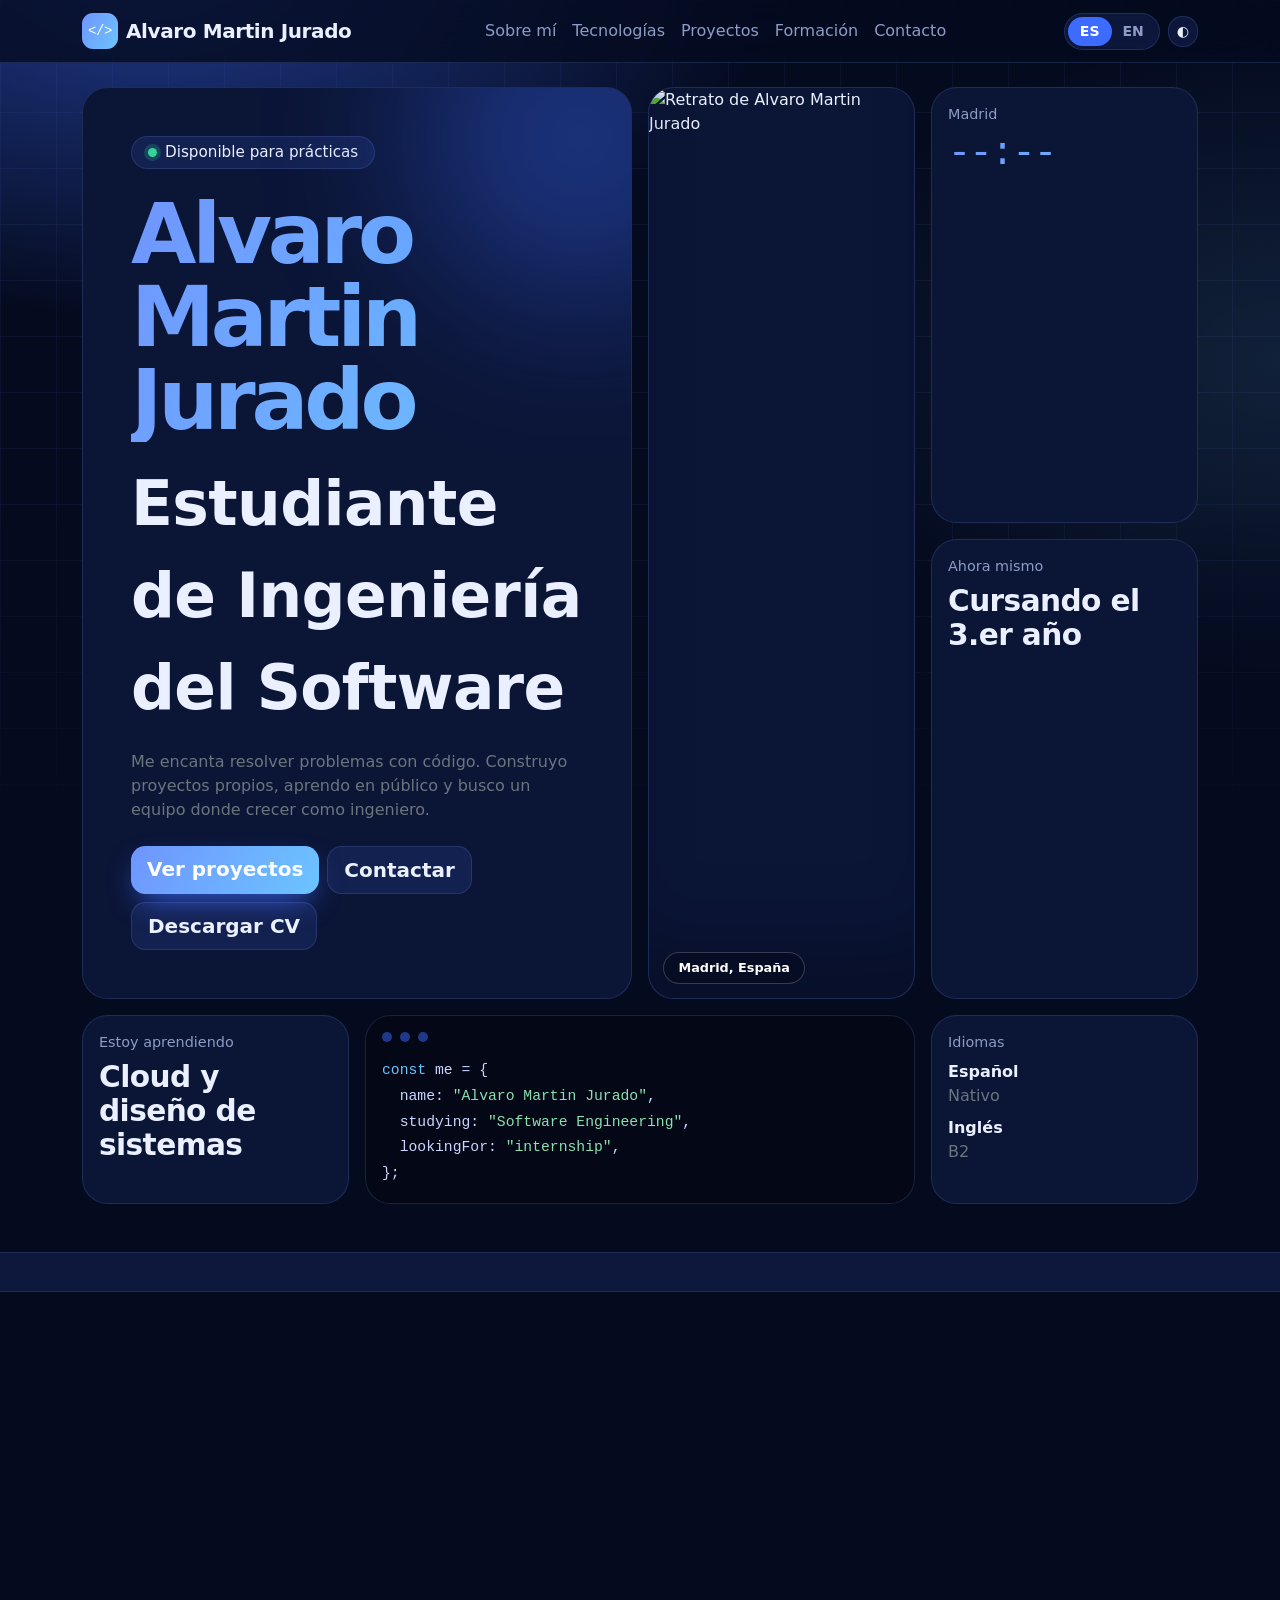
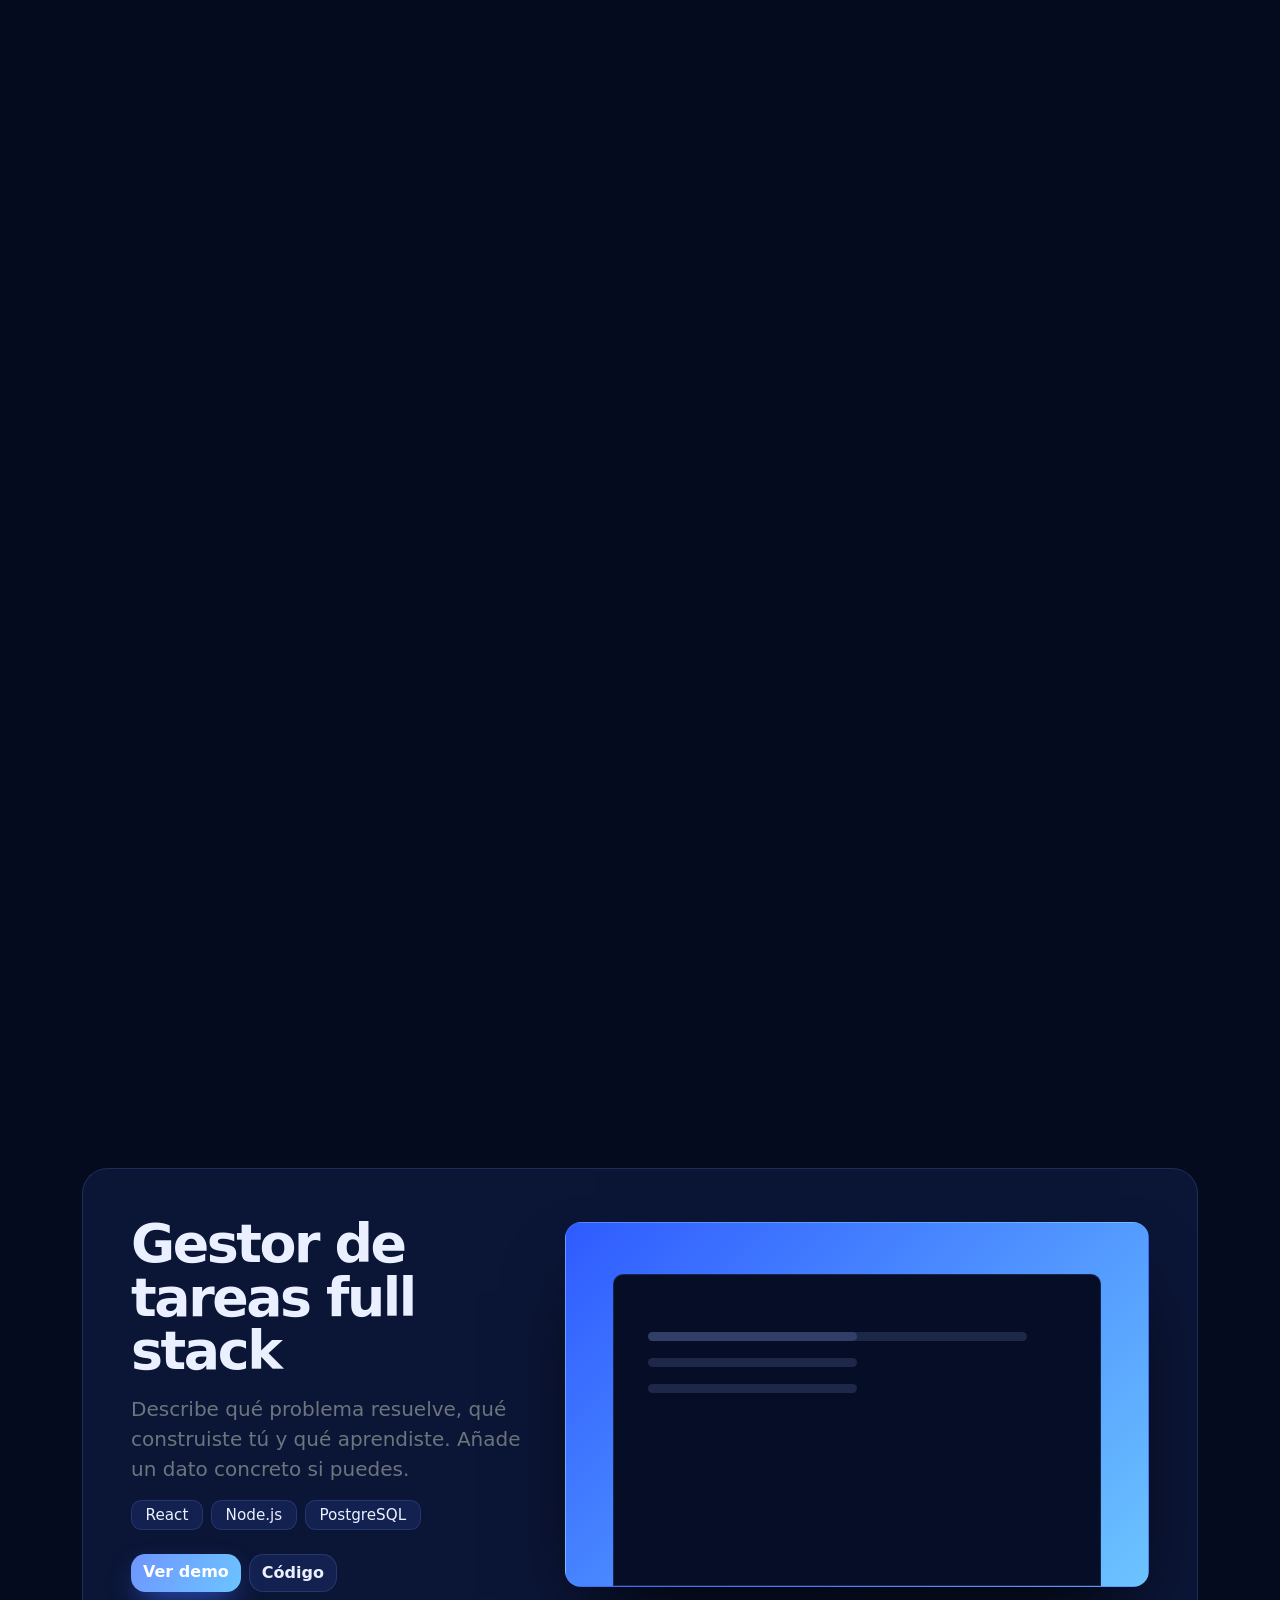
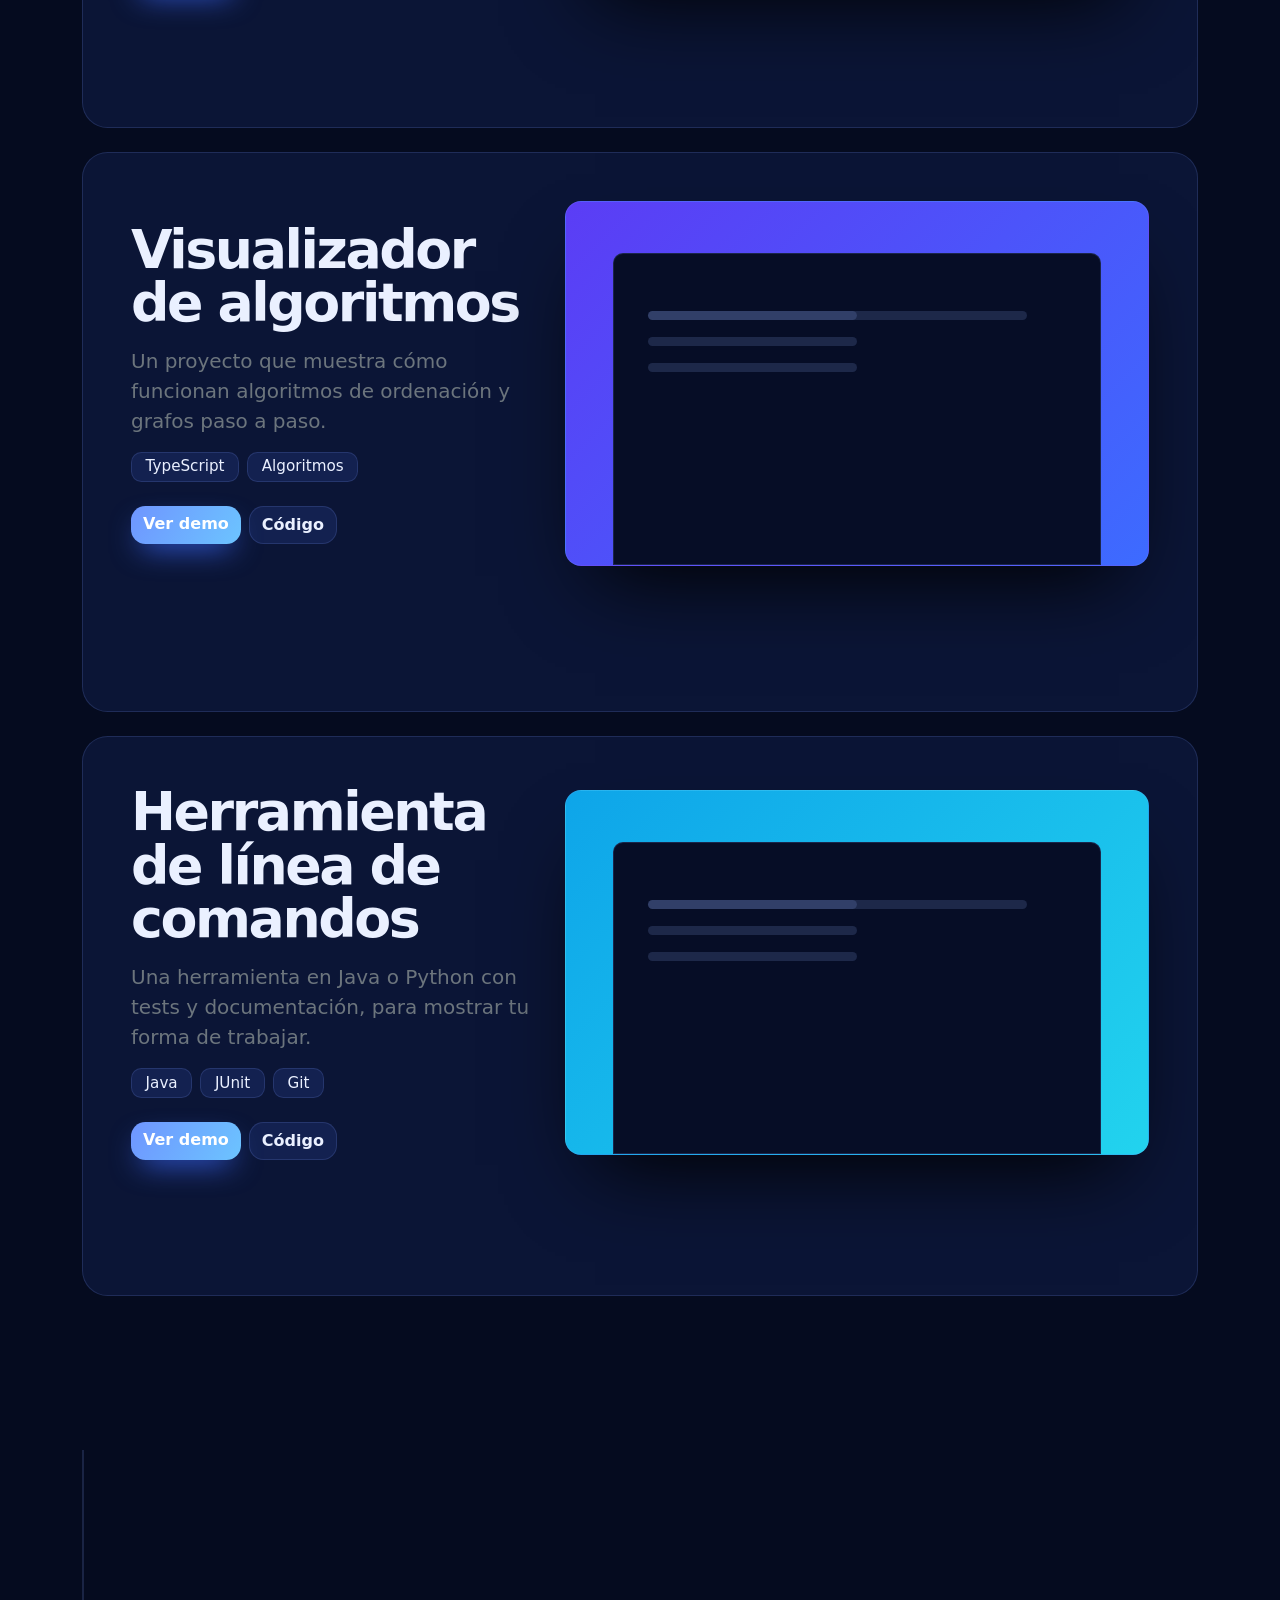
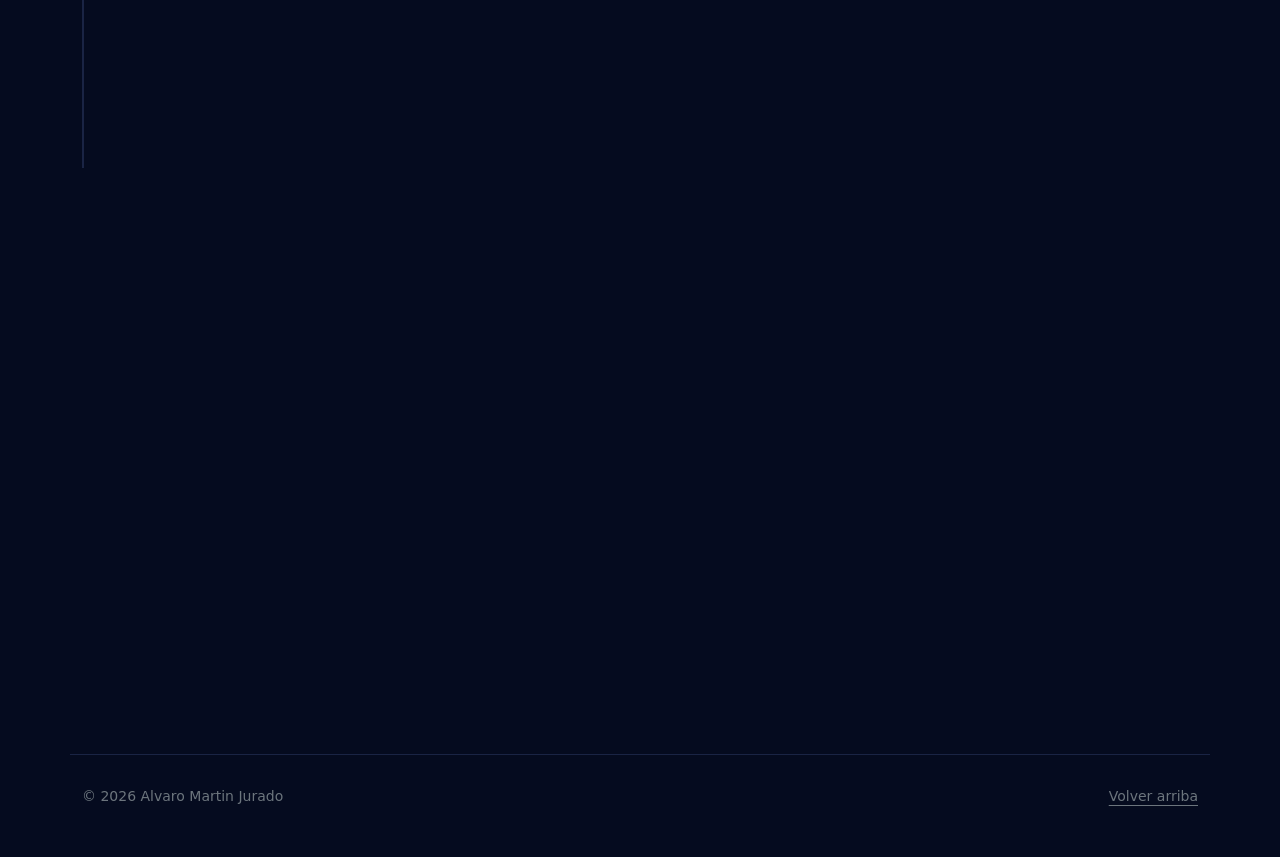
==== commit a4bf52a5: "Update Index.html" ====
--- a/Index.html
+++ b/Index.html
@@ -287,26 +287,29 @@
 
     <!-- ===================== FORMACIÓN ===================== -->
     <section id="education" class="container section">
-      <div class="section-head reveal">
-        <h2 class="section-title text-grad"><span lang="es">Formación</span><span lang="en">Education</span></h2>
-        <p class="text-secondary mb-0"><span lang="es">Estudios y certificaciones.</span><span lang="en">Studies and certifications.</span></p>
-      </div>
-      <div class="row justify-content-end"><div class="col-lg-9">
-        <div class="timeline" id="timeline"><i class="timeline-fill"></i>
-          <div class="card timeline-item reveal"><div class="card-body d-md-flex gap-4 p-4">
-            <small class="when">2023 – <span lang="es">Actualidad</span><span lang="en">Present</span></small>
-            <div><h3 class="h5 fw-bold mb-1"><span lang="es">Grado en Ingeniería del Software</span><span lang="en">BSc in Software Engineering</span></h3><p class="text-secondary mb-0"><span lang="es">Tu universidad · Madrid</span><span lang="en">Your university · Madrid</span></p></div>
-          </div></div>
-          <div class="card timeline-item reveal"><div class="card-body d-md-flex gap-4 p-4">
-            <small class="when">2025</small>
-            <div><h3 class="h5 fw-bold mb-1"><span lang="es">Curso o certificación</span><span lang="en">Course or certification</span></h3><p class="text-secondary mb-0"><span lang="es">Plataforma o entidad</span><span lang="en">Platform or institution</span></p></div>
-          </div></div>
-          <div class="card timeline-item reveal"><div class="card-body d-md-flex gap-4 p-4">
-            <small class="when">2023</small>
-            <div><h3 class="h5 fw-bold mb-1"><span lang="es">Bachillerato tecnológico</span><span lang="en">Science and technology high school</span></h3><p class="text-secondary mb-0"><span lang="es">Tu instituto</span><span lang="en">Your school</span></p></div>
-          </div></div>
-        </div>
-      </div></div>
+      <div class="timeline" id="timeline"><i class="timeline-fill"></i>
+  <div class="card timeline-item reveal"><div class="card-body d-md-flex gap-4 p-4">
+    <small class="when">2026 – <span lang="es">Actualidad</span><span lang="en">Present</span></small>
+    <div>
+      <h3 class="h5 fw-bold mb-1"><span lang="es">Grado en Ingeniería del Software</span><span lang="en">BSc in Software Engineering</span></h3>
+      <p class="text-secondary mb-0"><span lang="es">Universidad Rey Juan Carlos (URJC)</span><span lang="en">Rey Juan Carlos University (URJC)</span></p>
+    </div>
+  </div></div>
+  <div class="card timeline-item reveal"><div class="card-body d-md-flex gap-4 p-4">
+    <small class="when">2024 – 2026</small>
+    <div>
+      <h3 class="h5 fw-bold mb-1"><span lang="es">Ingeniería en Tecnologías de Telecomunicación</span><span lang="en">Telecommunications Technologies Engineering</span></h3>
+      <p class="text-secondary mb-0"><span lang="es">Universidad de Alcalá (UAH) · 2 cursos completados</span><span lang="en">University of Alcalá (UAH) · 2 years completed</span></p>
+    </div>
+  </div></div>
+  <div class="card timeline-item reveal"><div class="card-body d-md-flex gap-4 p-4">
+    <small class="when">2022 – 2024</small>
+    <div>
+      <h3 class="h5 fw-bold mb-1"><span lang="es">Grado Superior en Desarrollo de Aplicaciones Multiplataforma (DAM)</span><span lang="en">Higher Vocational Degree in Cross-Platform Application Development (DAM)</span></h3>
+      <p class="text-secondary mb-0">IES Luis Braille · Coslada</p>
+    </div>
+  </div></div>
+</div>
     </section>
 
     <!-- ===================== CONTACTO ===================== -->
